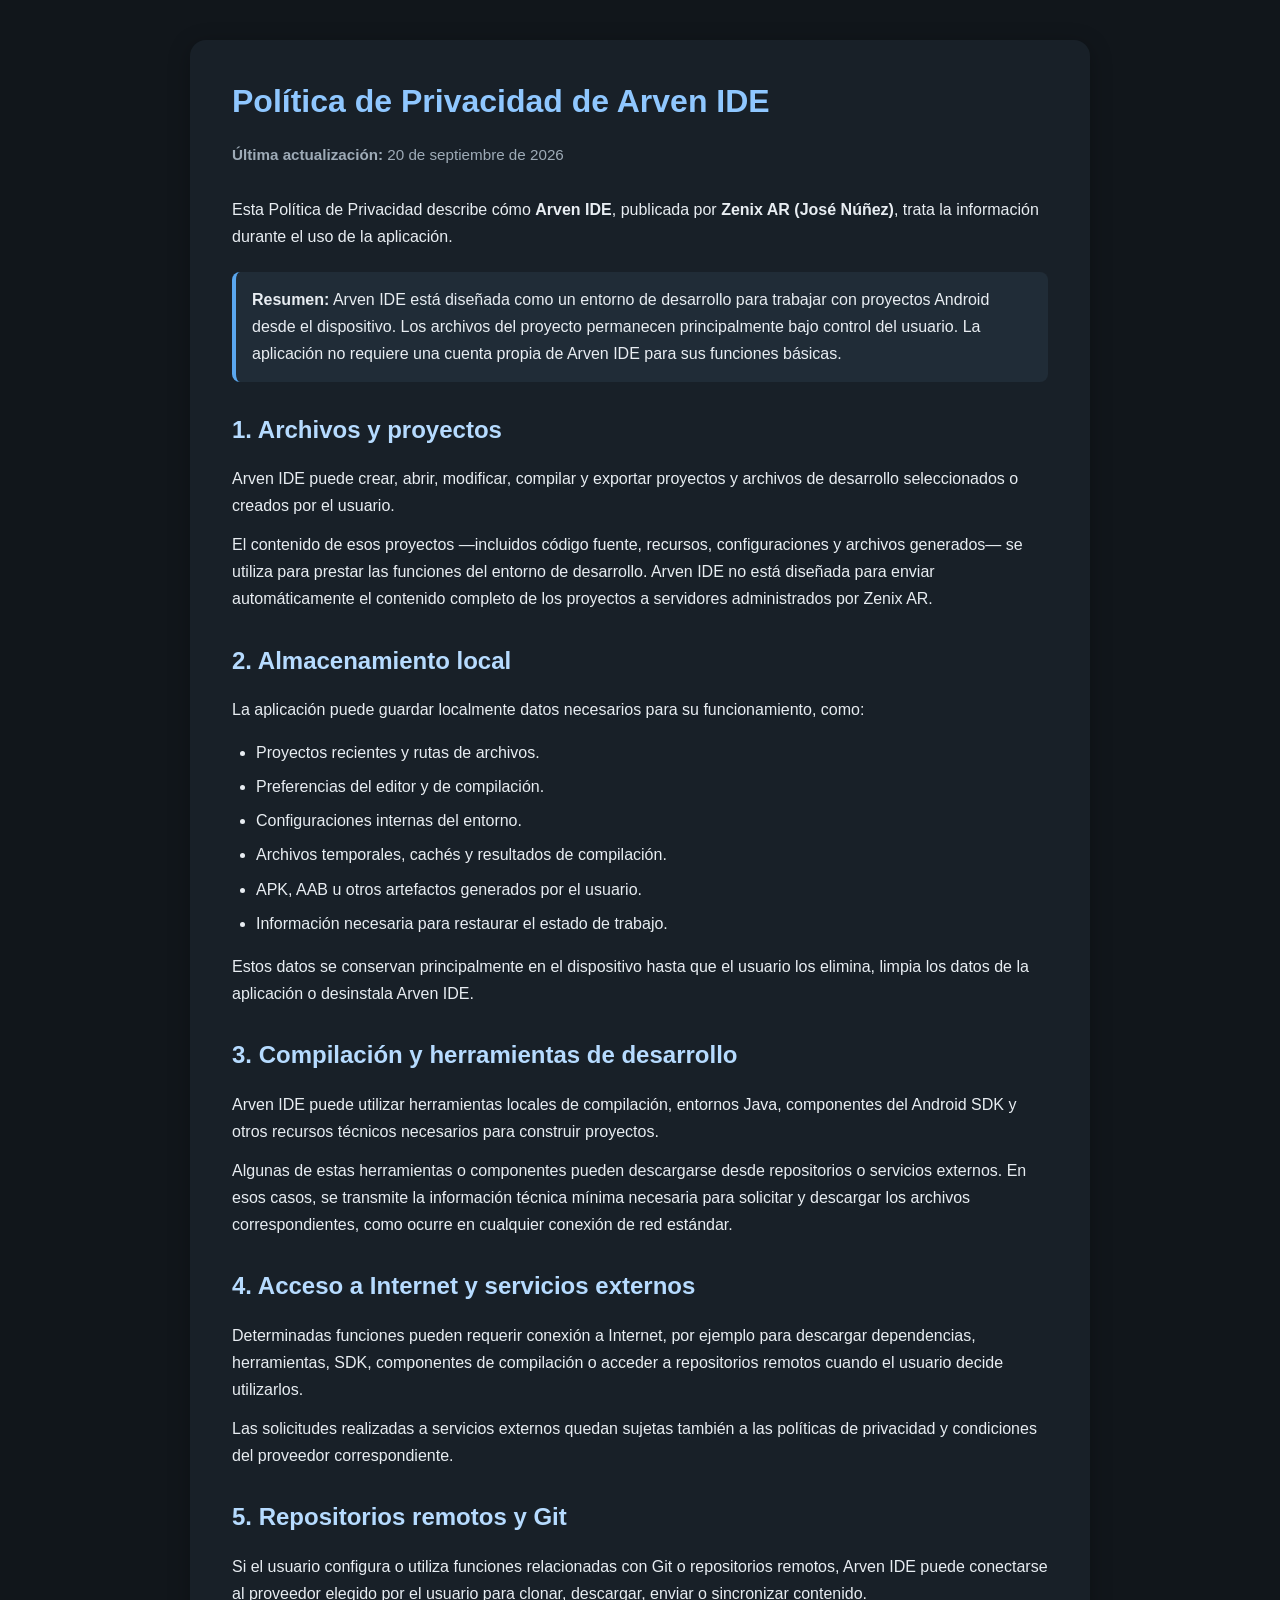
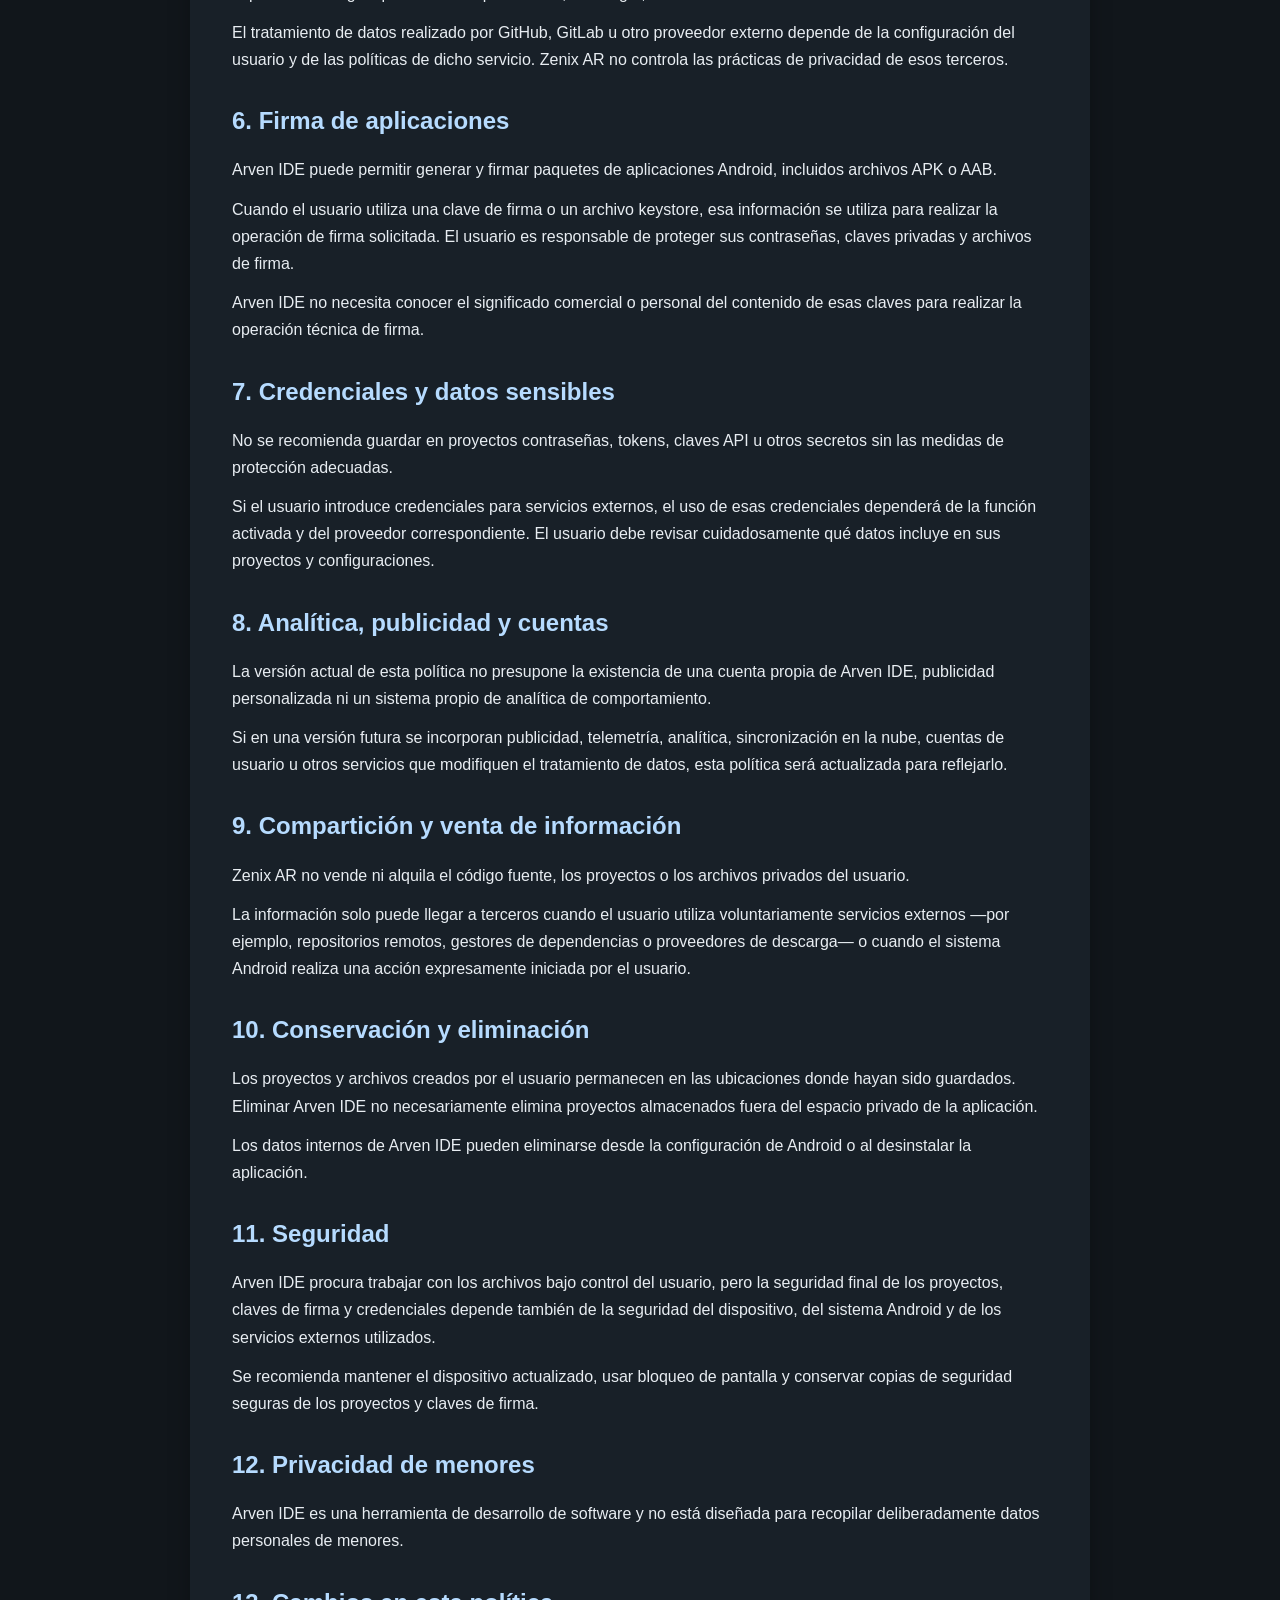
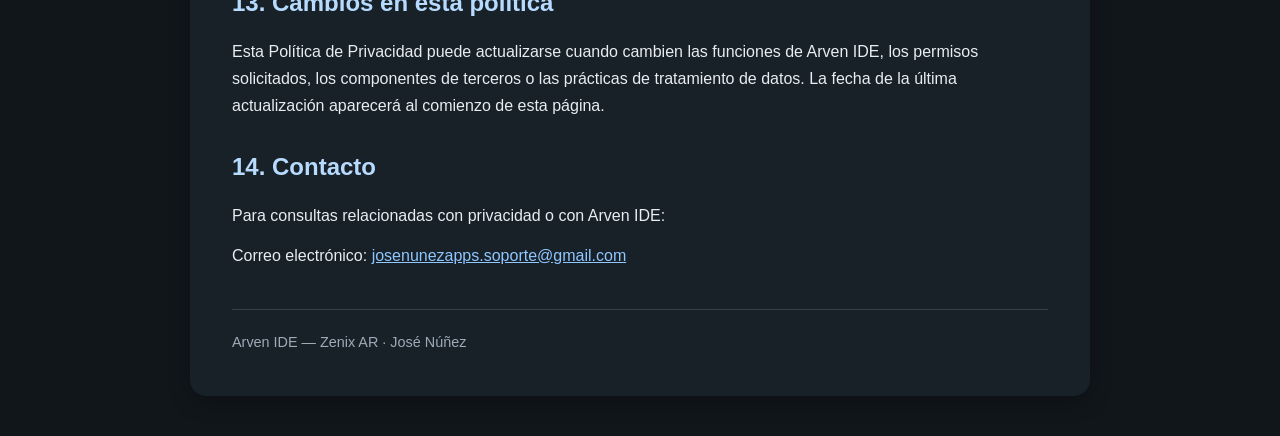
==== arven-ide/index.html @ 0ab557f5 "Agregar política de privacidad de Arven IDE" ====
<!DOCTYPE html>
<html lang="es">
<head>
<meta charset="UTF-8">
<meta name="viewport" content="width=device-width, initial-scale=1.0">
<title>Política de Privacidad - Arven IDE</title>
<style>
*{box-sizing:border-box}body{margin:0;background:#11161b;color:#e8edf2;font-family:Arial,Helvetica,sans-serif;line-height:1.7}
main{width:calc(100% - 32px);max-width:900px;margin:40px auto;padding:42px;background:#182028;border-radius:16px;box-shadow:0 5px 22px rgba(0,0,0,.28)}
h1{margin-top:0;color:#8fc7ff;line-height:1.2}h2{margin-top:32px;color:#b6dbff;line-height:1.3}
p{margin:12px 0}ul{padding-left:24px}li{margin-bottom:7px}a{color:#8fc7ff}.updated{color:#9eabb7;font-size:.95rem;margin-bottom:28px}
.note{margin:22px 0;padding:14px 16px;background:#202c37;border-left:4px solid #5aa7ef;border-radius:8px}
footer{margin-top:40px;padding-top:20px;border-top:1px solid #34414c;color:#9eabb7;font-size:.9rem}
@media(max-width:700px){main{width:calc(100% - 20px);margin:10px auto;padding:24px 20px;border-radius:10px}h1{font-size:1.7rem}h2{font-size:1.25rem}}
</style>
</head>
<body>
<main>
<h1>Política de Privacidad de Arven IDE</h1>
<p class="updated"><strong>Última actualización:</strong> 20 de septiembre de 2026</p>

<p>Esta Política de Privacidad describe cómo <strong>Arven IDE</strong>, publicada por <strong>Zenix AR (José Núñez)</strong>, trata la información durante el uso de la aplicación.</p>

<div class="note"><strong>Resumen:</strong> Arven IDE está diseñada como un entorno de desarrollo para trabajar con proyectos Android desde el dispositivo. Los archivos del proyecto permanecen principalmente bajo control del usuario. La aplicación no requiere una cuenta propia de Arven IDE para sus funciones básicas.</div>

<h2>1. Archivos y proyectos</h2>
<p>Arven IDE puede crear, abrir, modificar, compilar y exportar proyectos y archivos de desarrollo seleccionados o creados por el usuario.</p>
<p>El contenido de esos proyectos —incluidos código fuente, recursos, configuraciones y archivos generados— se utiliza para prestar las funciones del entorno de desarrollo. Arven IDE no está diseñada para enviar automáticamente el contenido completo de los proyectos a servidores administrados por Zenix AR.</p>

<h2>2. Almacenamiento local</h2>
<p>La aplicación puede guardar localmente datos necesarios para su funcionamiento, como:</p>
<ul>
<li>Proyectos recientes y rutas de archivos.</li>
<li>Preferencias del editor y de compilación.</li>
<li>Configuraciones internas del entorno.</li>
<li>Archivos temporales, cachés y resultados de compilación.</li>
<li>APK, AAB u otros artefactos generados por el usuario.</li>
<li>Información necesaria para restaurar el estado de trabajo.</li>
</ul>
<p>Estos datos se conservan principalmente en el dispositivo hasta que el usuario los elimina, limpia los datos de la aplicación o desinstala Arven IDE.</p>

<h2>3. Compilación y herramientas de desarrollo</h2>
<p>Arven IDE puede utilizar herramientas locales de compilación, entornos Java, componentes del Android SDK y otros recursos técnicos necesarios para construir proyectos.</p>
<p>Algunas de estas herramientas o componentes pueden descargarse desde repositorios o servicios externos. En esos casos, se transmite la información técnica mínima necesaria para solicitar y descargar los archivos correspondientes, como ocurre en cualquier conexión de red estándar.</p>

<h2>4. Acceso a Internet y servicios externos</h2>
<p>Determinadas funciones pueden requerir conexión a Internet, por ejemplo para descargar dependencias, herramientas, SDK, componentes de compilación o acceder a repositorios remotos cuando el usuario decide utilizarlos.</p>
<p>Las solicitudes realizadas a servicios externos quedan sujetas también a las políticas de privacidad y condiciones del proveedor correspondiente.</p>

<h2>5. Repositorios remotos y Git</h2>
<p>Si el usuario configura o utiliza funciones relacionadas con Git o repositorios remotos, Arven IDE puede conectarse al proveedor elegido por el usuario para clonar, descargar, enviar o sincronizar contenido.</p>
<p>El tratamiento de datos realizado por GitHub, GitLab u otro proveedor externo depende de la configuración del usuario y de las políticas de dicho servicio. Zenix AR no controla las prácticas de privacidad de esos terceros.</p>

<h2>6. Firma de aplicaciones</h2>
<p>Arven IDE puede permitir generar y firmar paquetes de aplicaciones Android, incluidos archivos APK o AAB.</p>
<p>Cuando el usuario utiliza una clave de firma o un archivo keystore, esa información se utiliza para realizar la operación de firma solicitada. El usuario es responsable de proteger sus contraseñas, claves privadas y archivos de firma.</p>
<p>Arven IDE no necesita conocer el significado comercial o personal del contenido de esas claves para realizar la operación técnica de firma.</p>

<h2>7. Credenciales y datos sensibles</h2>
<p>No se recomienda guardar en proyectos contraseñas, tokens, claves API u otros secretos sin las medidas de protección adecuadas.</p>
<p>Si el usuario introduce credenciales para servicios externos, el uso de esas credenciales dependerá de la función activada y del proveedor correspondiente. El usuario debe revisar cuidadosamente qué datos incluye en sus proyectos y configuraciones.</p>

<h2>8. Analítica, publicidad y cuentas</h2>
<p>La versión actual de esta política no presupone la existencia de una cuenta propia de Arven IDE, publicidad personalizada ni un sistema propio de analítica de comportamiento.</p>
<p>Si en una versión futura se incorporan publicidad, telemetría, analítica, sincronización en la nube, cuentas de usuario u otros servicios que modifiquen el tratamiento de datos, esta política será actualizada para reflejarlo.</p>

<h2>9. Compartición y venta de información</h2>
<p>Zenix AR no vende ni alquila el código fuente, los proyectos o los archivos privados del usuario.</p>
<p>La información solo puede llegar a terceros cuando el usuario utiliza voluntariamente servicios externos —por ejemplo, repositorios remotos, gestores de dependencias o proveedores de descarga— o cuando el sistema Android realiza una acción expresamente iniciada por el usuario.</p>

<h2>10. Conservación y eliminación</h2>
<p>Los proyectos y archivos creados por el usuario permanecen en las ubicaciones donde hayan sido guardados. Eliminar Arven IDE no necesariamente elimina proyectos almacenados fuera del espacio privado de la aplicación.</p>
<p>Los datos internos de Arven IDE pueden eliminarse desde la configuración de Android o al desinstalar la aplicación.</p>

<h2>11. Seguridad</h2>
<p>Arven IDE procura trabajar con los archivos bajo control del usuario, pero la seguridad final de los proyectos, claves de firma y credenciales depende también de la seguridad del dispositivo, del sistema Android y de los servicios externos utilizados.</p>
<p>Se recomienda mantener el dispositivo actualizado, usar bloqueo de pantalla y conservar copias de seguridad seguras de los proyectos y claves de firma.</p>

<h2>12. Privacidad de menores</h2>
<p>Arven IDE es una herramienta de desarrollo de software y no está diseñada para recopilar deliberadamente datos personales de menores.</p>

<h2>13. Cambios en esta política</h2>
<p>Esta Política de Privacidad puede actualizarse cuando cambien las funciones de Arven IDE, los permisos solicitados, los componentes de terceros o las prácticas de tratamiento de datos. La fecha de la última actualización aparecerá al comienzo de esta página.</p>

<h2>14. Contacto</h2>
<p>Para consultas relacionadas con privacidad o con Arven IDE:</p>
<p>Correo electrónico: <a href="mailto:josenunezapps.soporte@gmail.com">josenunezapps.soporte@gmail.com</a></p>

<footer>Arven IDE — Zenix AR · José Núñez</footer>
</main>
</body>
</html>
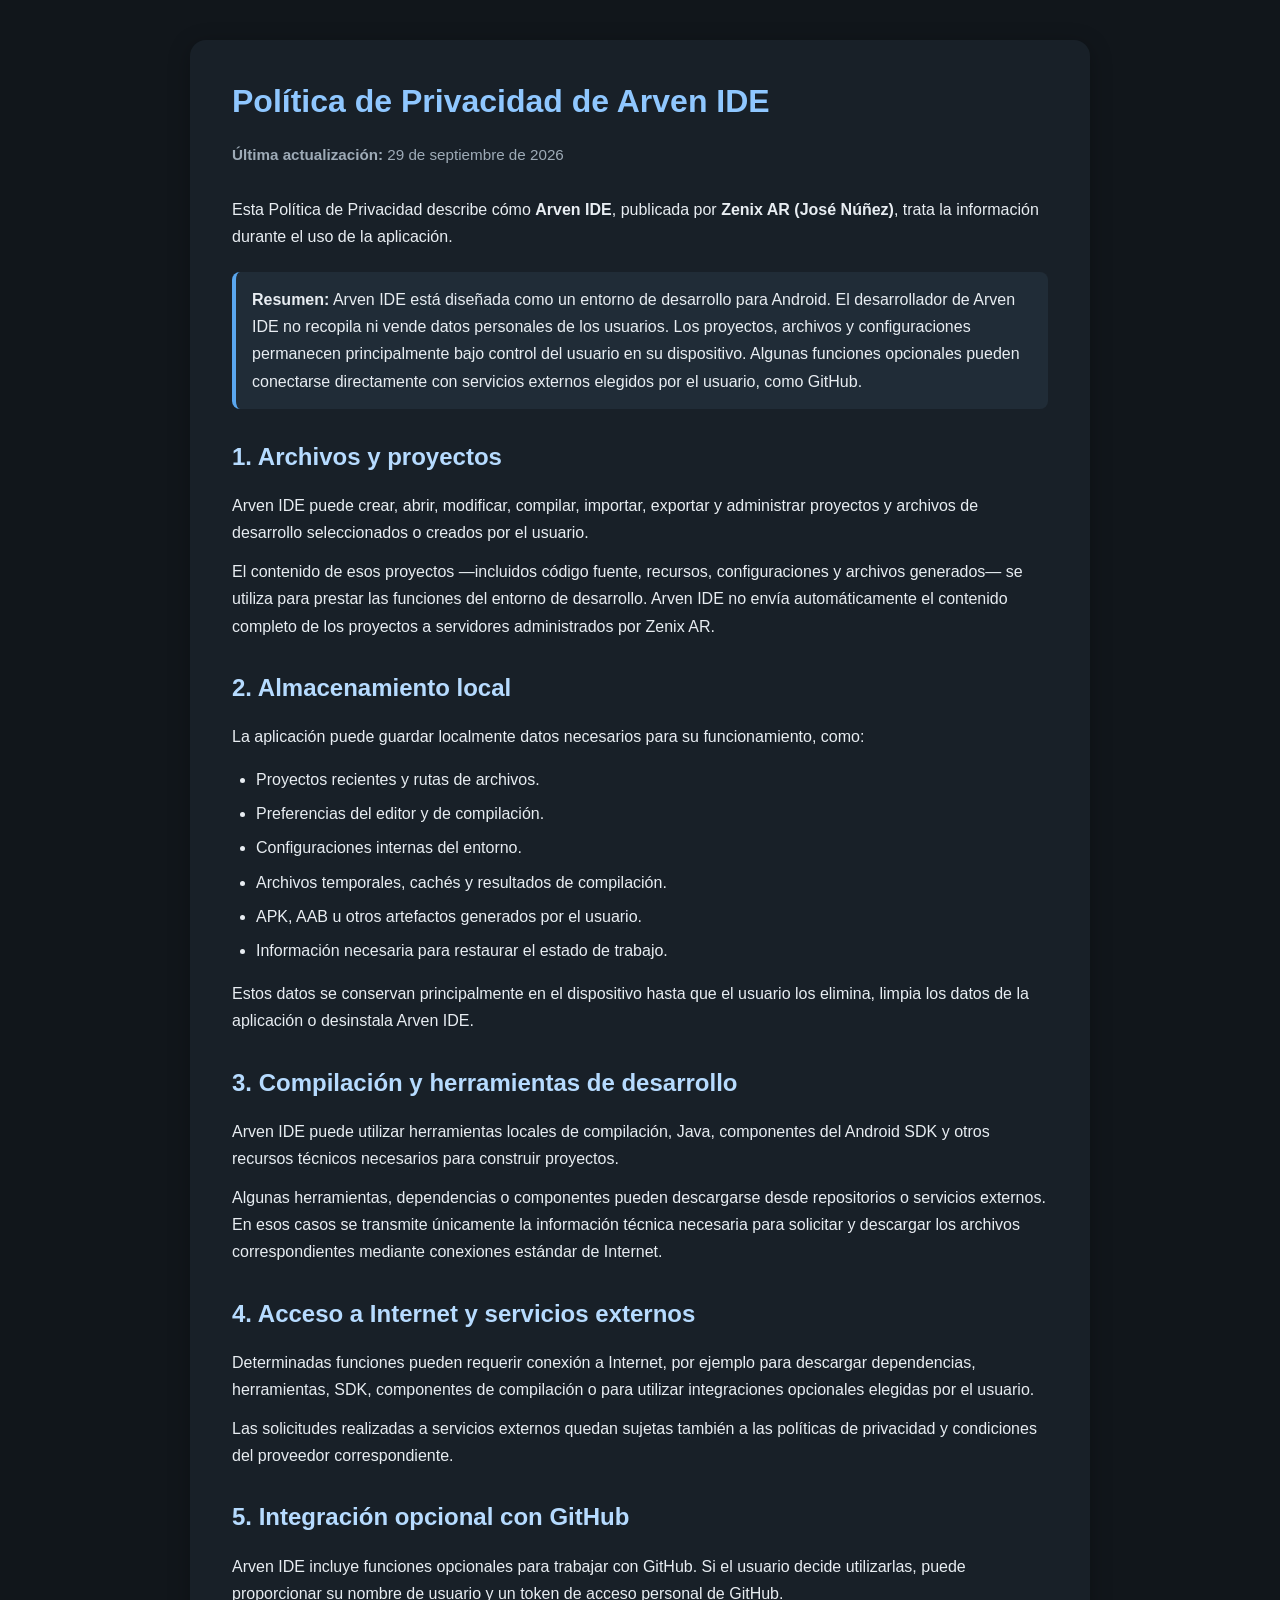
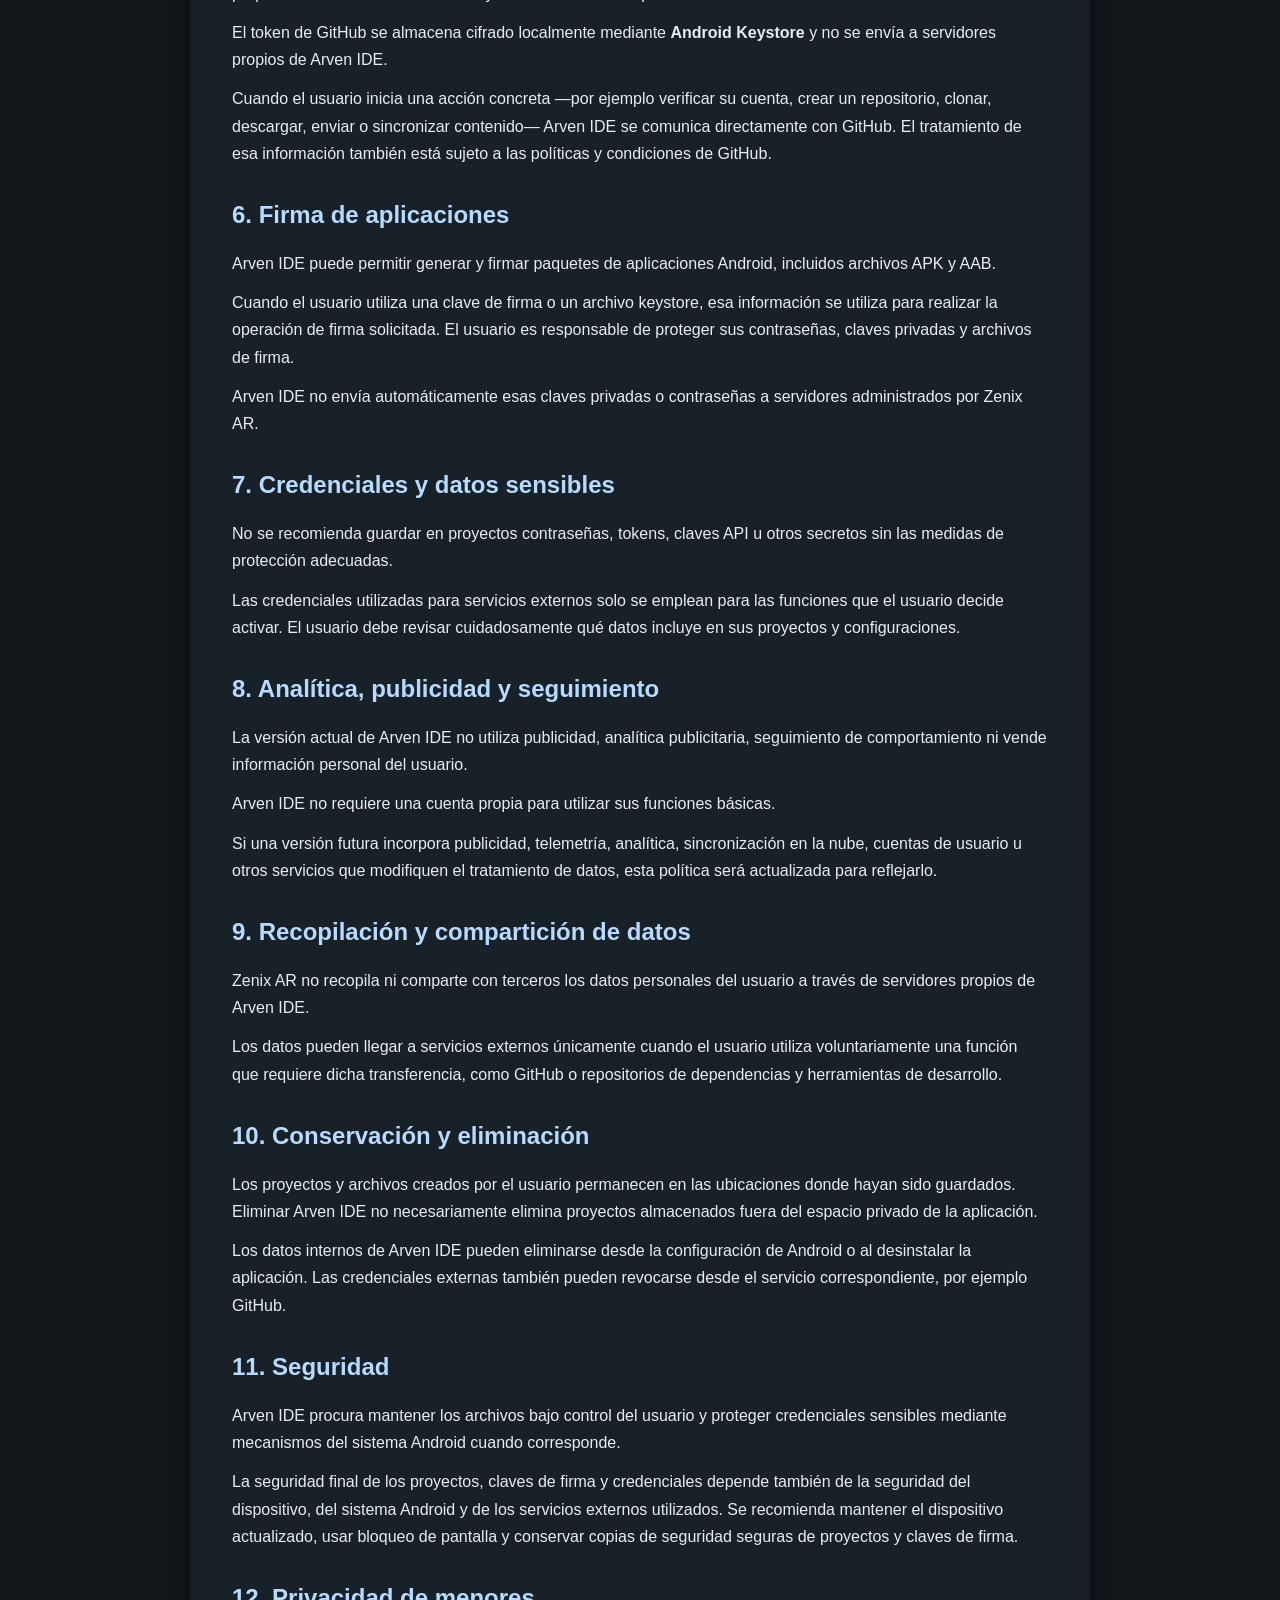
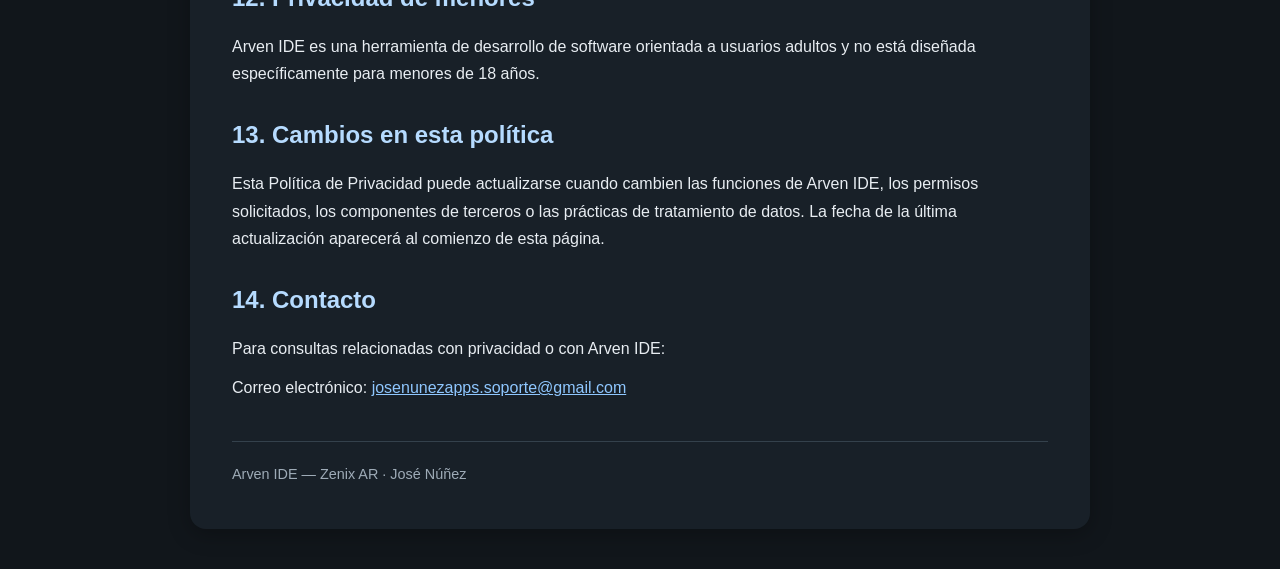
==== commit a715e367: "Update Arven IDE privacy policy for Play Console" ====
--- a/arven-ide/index.html
+++ b/arven-ide/index.html
@@ -17,15 +17,15 @@
 <body>
 <main>
 <h1>Política de Privacidad de Arven IDE</h1>
-<p class="updated"><strong>Última actualización:</strong> 20 de septiembre de 2026</p>
+<p class="updated"><strong>Última actualización:</strong> 29 de septiembre de 2026</p>
 
 <p>Esta Política de Privacidad describe cómo <strong>Arven IDE</strong>, publicada por <strong>Zenix AR (José Núñez)</strong>, trata la información durante el uso de la aplicación.</p>
 
-<div class="note"><strong>Resumen:</strong> Arven IDE está diseñada como un entorno de desarrollo para trabajar con proyectos Android desde el dispositivo. Los archivos del proyecto permanecen principalmente bajo control del usuario. La aplicación no requiere una cuenta propia de Arven IDE para sus funciones básicas.</div>
+<div class="note"><strong>Resumen:</strong> Arven IDE está diseñada como un entorno de desarrollo para Android. El desarrollador de Arven IDE no recopila ni vende datos personales de los usuarios. Los proyectos, archivos y configuraciones permanecen principalmente bajo control del usuario en su dispositivo. Algunas funciones opcionales pueden conectarse directamente con servicios externos elegidos por el usuario, como GitHub.</div>
 
 <h2>1. Archivos y proyectos</h2>
-<p>Arven IDE puede crear, abrir, modificar, compilar y exportar proyectos y archivos de desarrollo seleccionados o creados por el usuario.</p>
-<p>El contenido de esos proyectos —incluidos código fuente, recursos, configuraciones y archivos generados— se utiliza para prestar las funciones del entorno de desarrollo. Arven IDE no está diseñada para enviar automáticamente el contenido completo de los proyectos a servidores administrados por Zenix AR.</p>
+<p>Arven IDE puede crear, abrir, modificar, compilar, importar, exportar y administrar proyectos y archivos de desarrollo seleccionados o creados por el usuario.</p>
+<p>El contenido de esos proyectos —incluidos código fuente, recursos, configuraciones y archivos generados— se utiliza para prestar las funciones del entorno de desarrollo. Arven IDE no envía automáticamente el contenido completo de los proyectos a servidores administrados por Zenix AR.</p>
 
 <h2>2. Almacenamiento local</h2>
 <p>La aplicación puede guardar localmente datos necesarios para su funcionamiento, como:</p>
@@ -40,44 +40,46 @@
 <p>Estos datos se conservan principalmente en el dispositivo hasta que el usuario los elimina, limpia los datos de la aplicación o desinstala Arven IDE.</p>
 
 <h2>3. Compilación y herramientas de desarrollo</h2>
-<p>Arven IDE puede utilizar herramientas locales de compilación, entornos Java, componentes del Android SDK y otros recursos técnicos necesarios para construir proyectos.</p>
-<p>Algunas de estas herramientas o componentes pueden descargarse desde repositorios o servicios externos. En esos casos, se transmite la información técnica mínima necesaria para solicitar y descargar los archivos correspondientes, como ocurre en cualquier conexión de red estándar.</p>
+<p>Arven IDE puede utilizar herramientas locales de compilación, Java, componentes del Android SDK y otros recursos técnicos necesarios para construir proyectos.</p>
+<p>Algunas herramientas, dependencias o componentes pueden descargarse desde repositorios o servicios externos. En esos casos se transmite únicamente la información técnica necesaria para solicitar y descargar los archivos correspondientes mediante conexiones estándar de Internet.</p>
 
 <h2>4. Acceso a Internet y servicios externos</h2>
-<p>Determinadas funciones pueden requerir conexión a Internet, por ejemplo para descargar dependencias, herramientas, SDK, componentes de compilación o acceder a repositorios remotos cuando el usuario decide utilizarlos.</p>
+<p>Determinadas funciones pueden requerir conexión a Internet, por ejemplo para descargar dependencias, herramientas, SDK, componentes de compilación o para utilizar integraciones opcionales elegidas por el usuario.</p>
 <p>Las solicitudes realizadas a servicios externos quedan sujetas también a las políticas de privacidad y condiciones del proveedor correspondiente.</p>
 
-<h2>5. Repositorios remotos y Git</h2>
-<p>Si el usuario configura o utiliza funciones relacionadas con Git o repositorios remotos, Arven IDE puede conectarse al proveedor elegido por el usuario para clonar, descargar, enviar o sincronizar contenido.</p>
-<p>El tratamiento de datos realizado por GitHub, GitLab u otro proveedor externo depende de la configuración del usuario y de las políticas de dicho servicio. Zenix AR no controla las prácticas de privacidad de esos terceros.</p>
+<h2>5. Integración opcional con GitHub</h2>
+<p>Arven IDE incluye funciones opcionales para trabajar con GitHub. Si el usuario decide utilizarlas, puede proporcionar su nombre de usuario y un token de acceso personal de GitHub.</p>
+<p>El token de GitHub se almacena cifrado localmente mediante <strong>Android Keystore</strong> y no se envía a servidores propios de Arven IDE.</p>
+<p>Cuando el usuario inicia una acción concreta —por ejemplo verificar su cuenta, crear un repositorio, clonar, descargar, enviar o sincronizar contenido— Arven IDE se comunica directamente con GitHub. El tratamiento de esa información también está sujeto a las políticas y condiciones de GitHub.</p>
 
 <h2>6. Firma de aplicaciones</h2>
-<p>Arven IDE puede permitir generar y firmar paquetes de aplicaciones Android, incluidos archivos APK o AAB.</p>
+<p>Arven IDE puede permitir generar y firmar paquetes de aplicaciones Android, incluidos archivos APK y AAB.</p>
 <p>Cuando el usuario utiliza una clave de firma o un archivo keystore, esa información se utiliza para realizar la operación de firma solicitada. El usuario es responsable de proteger sus contraseñas, claves privadas y archivos de firma.</p>
-<p>Arven IDE no necesita conocer el significado comercial o personal del contenido de esas claves para realizar la operación técnica de firma.</p>
+<p>Arven IDE no envía automáticamente esas claves privadas o contraseñas a servidores administrados por Zenix AR.</p>
 
 <h2>7. Credenciales y datos sensibles</h2>
 <p>No se recomienda guardar en proyectos contraseñas, tokens, claves API u otros secretos sin las medidas de protección adecuadas.</p>
-<p>Si el usuario introduce credenciales para servicios externos, el uso de esas credenciales dependerá de la función activada y del proveedor correspondiente. El usuario debe revisar cuidadosamente qué datos incluye en sus proyectos y configuraciones.</p>
+<p>Las credenciales utilizadas para servicios externos solo se emplean para las funciones que el usuario decide activar. El usuario debe revisar cuidadosamente qué datos incluye en sus proyectos y configuraciones.</p>
 
-<h2>8. Analítica, publicidad y cuentas</h2>
-<p>La versión actual de esta política no presupone la existencia de una cuenta propia de Arven IDE, publicidad personalizada ni un sistema propio de analítica de comportamiento.</p>
-<p>Si en una versión futura se incorporan publicidad, telemetría, analítica, sincronización en la nube, cuentas de usuario u otros servicios que modifiquen el tratamiento de datos, esta política será actualizada para reflejarlo.</p>
+<h2>8. Analítica, publicidad y seguimiento</h2>
+<p>La versión actual de Arven IDE no utiliza publicidad, analítica publicitaria, seguimiento de comportamiento ni vende información personal del usuario.</p>
+<p>Arven IDE no requiere una cuenta propia para utilizar sus funciones básicas.</p>
+<p>Si una versión futura incorpora publicidad, telemetría, analítica, sincronización en la nube, cuentas de usuario u otros servicios que modifiquen el tratamiento de datos, esta política será actualizada para reflejarlo.</p>
 
-<h2>9. Compartición y venta de información</h2>
-<p>Zenix AR no vende ni alquila el código fuente, los proyectos o los archivos privados del usuario.</p>
-<p>La información solo puede llegar a terceros cuando el usuario utiliza voluntariamente servicios externos —por ejemplo, repositorios remotos, gestores de dependencias o proveedores de descarga— o cuando el sistema Android realiza una acción expresamente iniciada por el usuario.</p>
+<h2>9. Recopilación y compartición de datos</h2>
+<p>Zenix AR no recopila ni comparte con terceros los datos personales del usuario a través de servidores propios de Arven IDE.</p>
+<p>Los datos pueden llegar a servicios externos únicamente cuando el usuario utiliza voluntariamente una función que requiere dicha transferencia, como GitHub o repositorios de dependencias y herramientas de desarrollo.</p>
 
 <h2>10. Conservación y eliminación</h2>
 <p>Los proyectos y archivos creados por el usuario permanecen en las ubicaciones donde hayan sido guardados. Eliminar Arven IDE no necesariamente elimina proyectos almacenados fuera del espacio privado de la aplicación.</p>
-<p>Los datos internos de Arven IDE pueden eliminarse desde la configuración de Android o al desinstalar la aplicación.</p>
+<p>Los datos internos de Arven IDE pueden eliminarse desde la configuración de Android o al desinstalar la aplicación. Las credenciales externas también pueden revocarse desde el servicio correspondiente, por ejemplo GitHub.</p>
 
 <h2>11. Seguridad</h2>
-<p>Arven IDE procura trabajar con los archivos bajo control del usuario, pero la seguridad final de los proyectos, claves de firma y credenciales depende también de la seguridad del dispositivo, del sistema Android y de los servicios externos utilizados.</p>
-<p>Se recomienda mantener el dispositivo actualizado, usar bloqueo de pantalla y conservar copias de seguridad seguras de los proyectos y claves de firma.</p>
+<p>Arven IDE procura mantener los archivos bajo control del usuario y proteger credenciales sensibles mediante mecanismos del sistema Android cuando corresponde.</p>
+<p>La seguridad final de los proyectos, claves de firma y credenciales depende también de la seguridad del dispositivo, del sistema Android y de los servicios externos utilizados. Se recomienda mantener el dispositivo actualizado, usar bloqueo de pantalla y conservar copias de seguridad seguras de proyectos y claves de firma.</p>
 
 <h2>12. Privacidad de menores</h2>
-<p>Arven IDE es una herramienta de desarrollo de software y no está diseñada para recopilar deliberadamente datos personales de menores.</p>
+<p>Arven IDE es una herramienta de desarrollo de software orientada a usuarios adultos y no está diseñada específicamente para menores de 18 años.</p>
 
 <h2>13. Cambios en esta política</h2>
 <p>Esta Política de Privacidad puede actualizarse cuando cambien las funciones de Arven IDE, los permisos solicitados, los componentes de terceros o las prácticas de tratamiento de datos. La fecha de la última actualización aparecerá al comienzo de esta página.</p>
